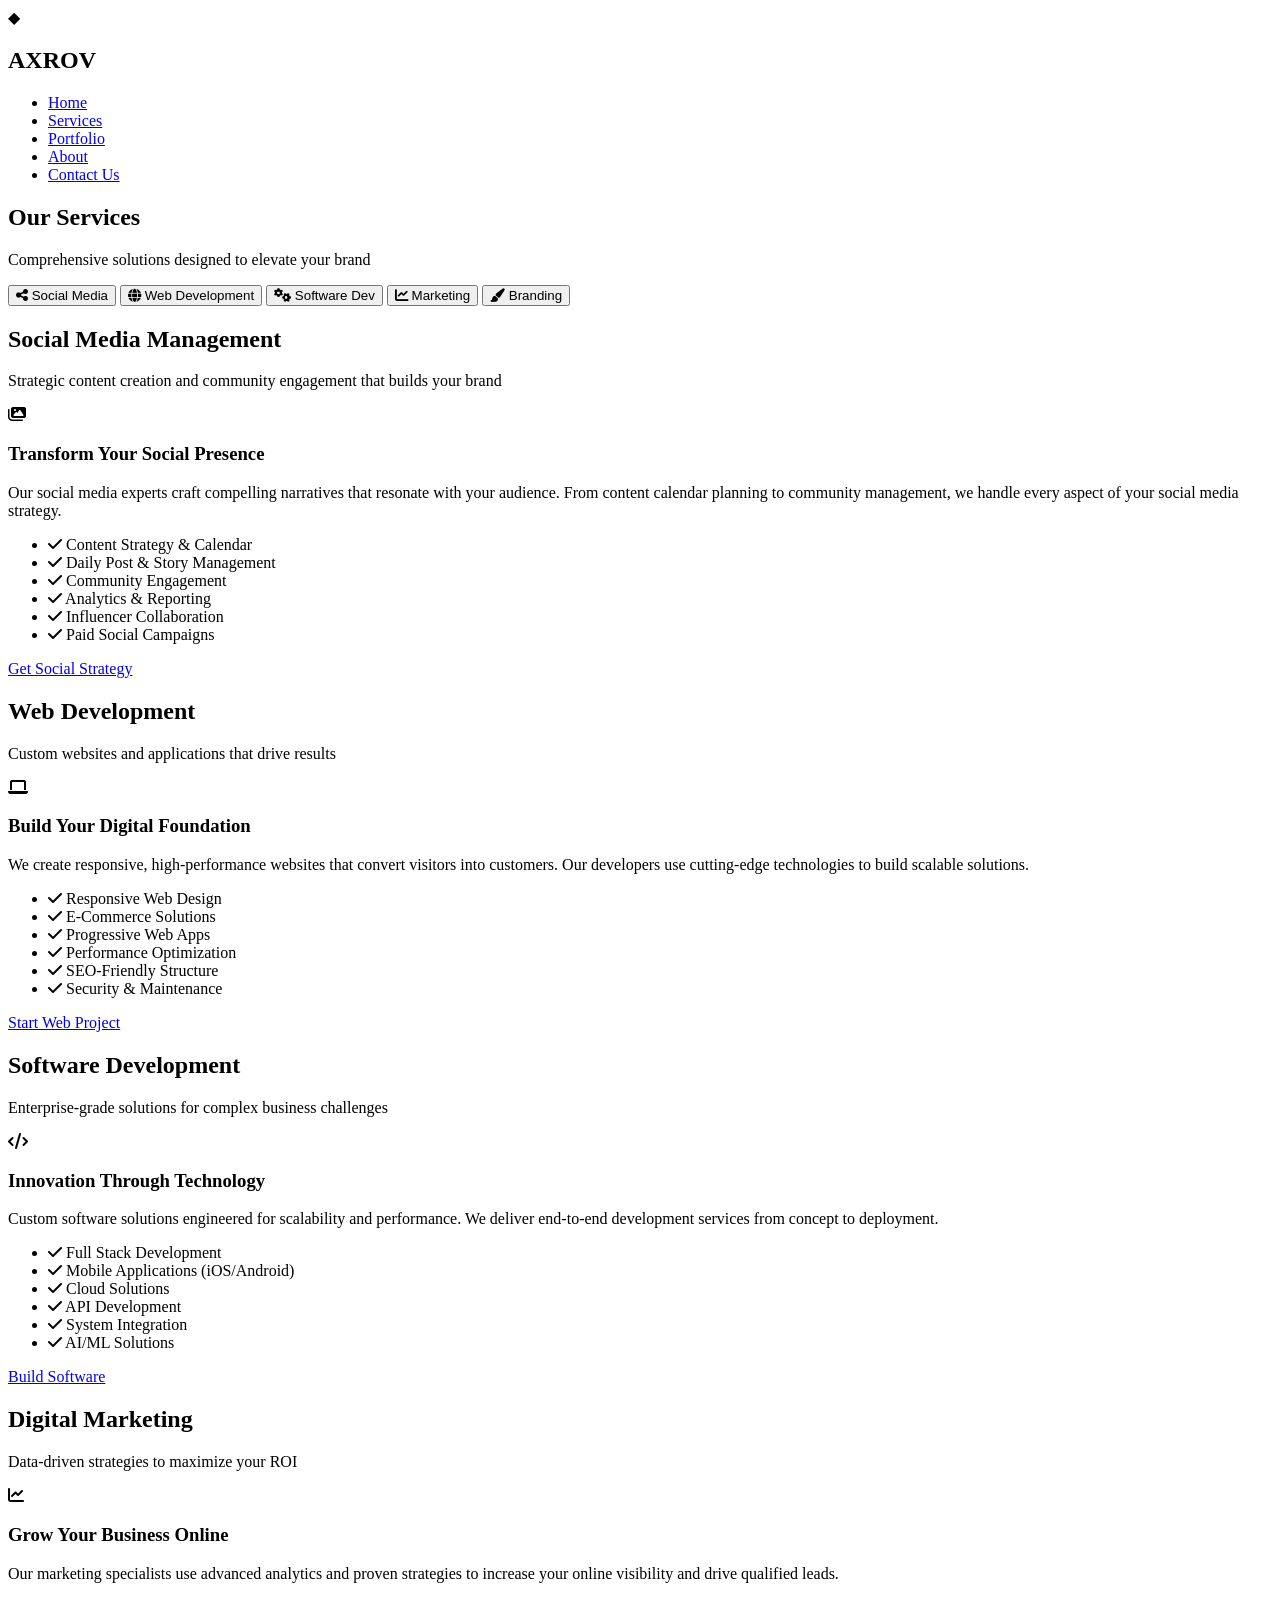
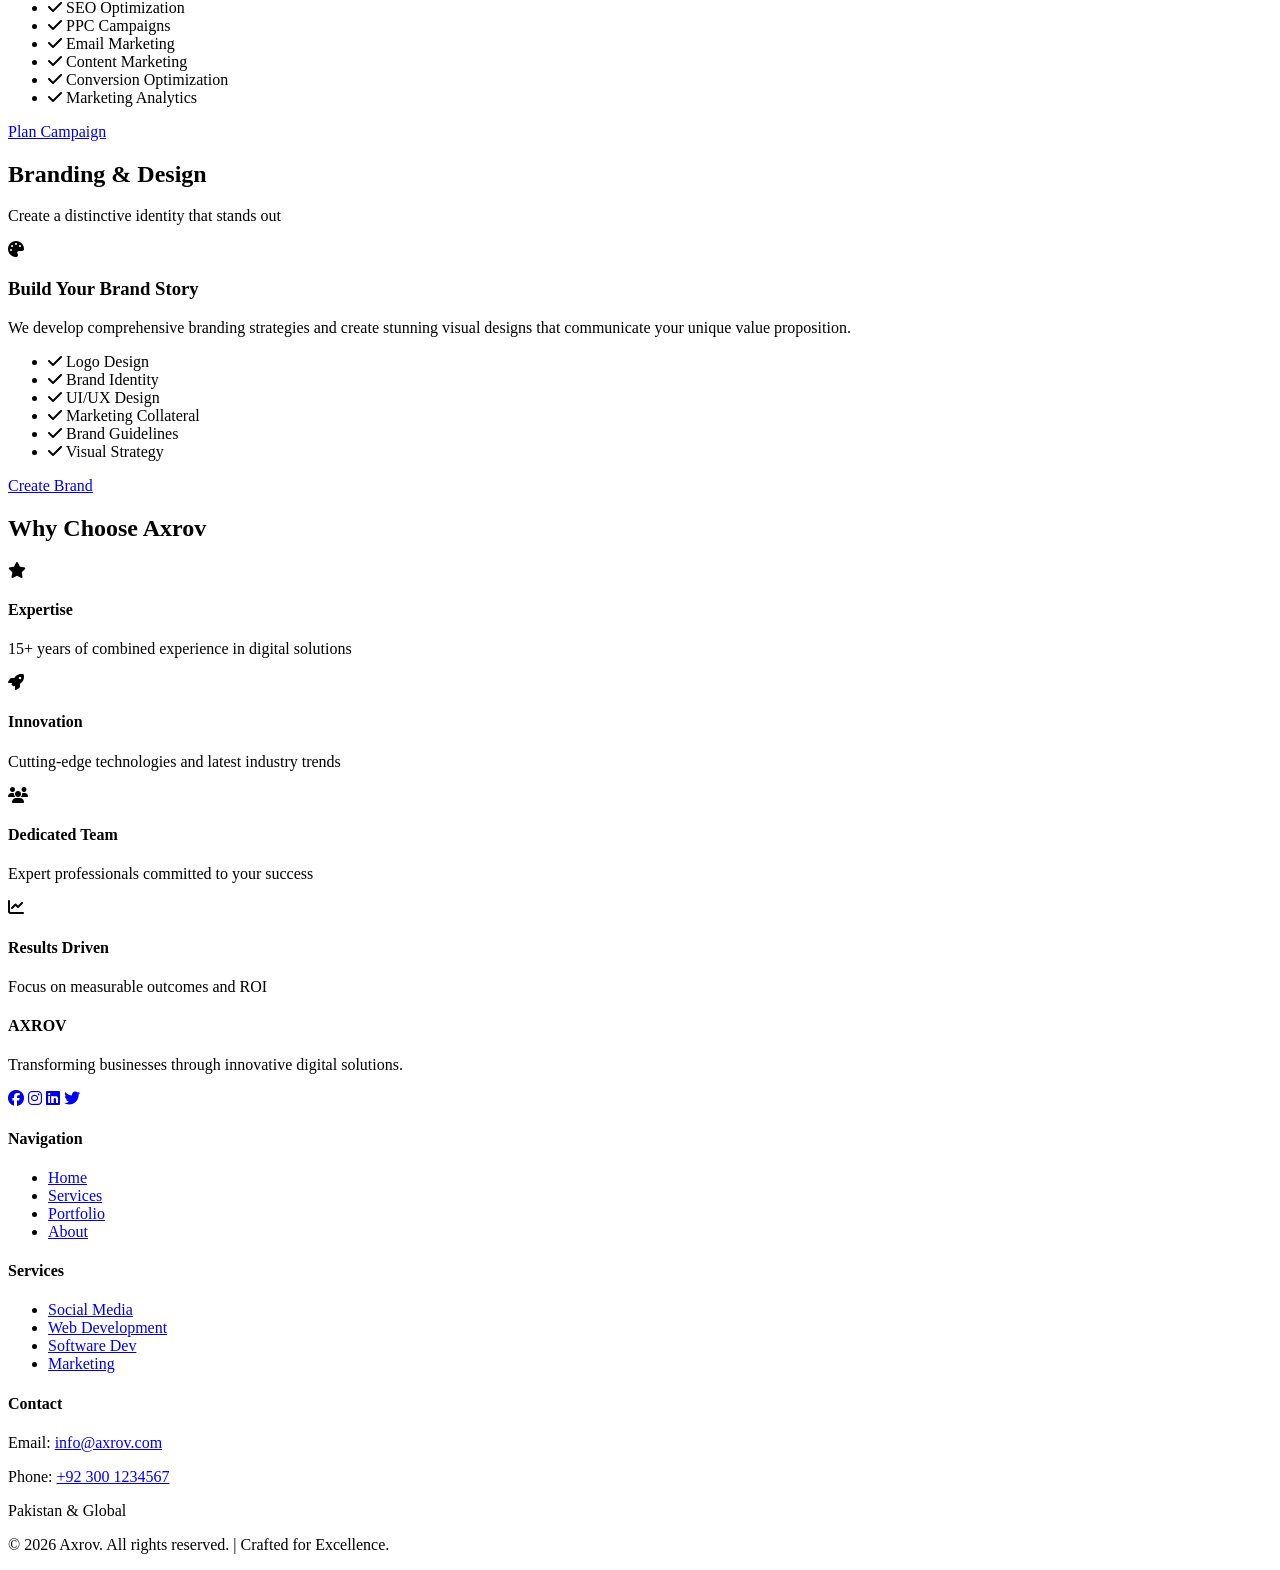
==== services.html @ 905a5f2a "World-class multi-page professional website - Complete redesign" ====
<!DOCTYPE html>
<html lang="en">
<head>
    <meta charset="UTF-8">
    <meta name="viewport" content="width=device-width, initial-scale=1.0">
    <meta name="description" content="Axrov Services - Marketing, Web Development, Software Solutions">
    <title>Services | Axrov</title>
    <link rel="stylesheet" href="css/global.css">
    <link rel="stylesheet" href="css/services.css">
    <link rel="stylesheet" href="https://cdnjs.cloudflare.com/ajax/libs/font-awesome/6.5.0/css/all.min.css">
</head>
<body>
    <!-- Navigation -->
    <nav class="navbar">
        <div class="container">
            <div class="nav-wrapper">
                <div class="logo">
                    <span class="logo-icon">◆</span>
                    <h1>AXROV</h1>
                </div>
                <ul class="nav-menu" id="navMenu">
                    <li><a href="index.html">Home</a></li>
                    <li><a href="services.html" class="active">Services</a></li>
                    <li><a href="portfolio.html">Portfolio</a></li>
                    <li><a href="about.html">About</a></li>
                    <li><a href="contact.html" class="nav-cta">Contact Us</a></li>
                </ul>
                <div class="hamburger" id="hamburger">
                    <span></span>
                    <span></span>
                    <span></span>
                </div>
            </div>
        </div>
    </nav>

    <!-- Page Header -->
    <section class="page-header">
        <div class="container">
            <h1>Our Services</h1>
            <p>Comprehensive solutions designed to elevate your brand</p>
        </div>
    </section>

    <!-- Services Tabs -->
    <section class="services-container">
        <div class="container">
            <!-- Service Navigation -->
            <div class="service-nav">
                <button class="service-tab active" data-tab="social">
                    <i class="fas fa-share-alt"></i>
                    Social Media
                </button>
                <button class="service-tab" data-tab="web">
                    <i class="fas fa-globe"></i>
                    Web Development
                </button>
                <button class="service-tab" data-tab="software">
                    <i class="fas fa-cogs"></i>
                    Software Dev
                </button>
                <button class="service-tab" data-tab="marketing">
                    <i class="fas fa-chart-line"></i>
                    Marketing
                </button>
                <button class="service-tab" data-tab="branding">
                    <i class="fas fa-paint-brush"></i>
                    Branding
                </button>
            </div>

            <!-- Social Media Service -->
            <div class="service-content active" id="social">
                <div class="service-header">
                    <h2>Social Media Management</h2>
                    <p>Strategic content creation and community engagement that builds your brand</p>
                </div>
                <div class="service-detail">
                    <div class="detail-image">
                        <div class="placeholder-image"><i class="fas fa-images"></i></div>
                    </div>
                    <div class="detail-text">
                        <h3>Transform Your Social Presence</h3>
                        <p>Our social media experts craft compelling narratives that resonate with your audience. From content calendar planning to community management, we handle every aspect of your social media strategy.</p>
                        <ul class="feature-list">
                            <li><i class="fas fa-check"></i> Content Strategy & Calendar</li>
                            <li><i class="fas fa-check"></i> Daily Post & Story Management</li>
                            <li><i class="fas fa-check"></i> Community Engagement</li>
                            <li><i class="fas fa-check"></i> Analytics & Reporting</li>
                            <li><i class="fas fa-check"></i> Influencer Collaboration</li>
                            <li><i class="fas fa-check"></i> Paid Social Campaigns</li>
                        </ul>
                        <a href="contact.html" class="btn btn-primary">Get Social Strategy</a>
                    </div>
                </div>
            </div>

            <!-- Web Development Service -->
            <div class="service-content" id="web">
                <div class="service-header">
                    <h2>Web Development</h2>
                    <p>Custom websites and applications that drive results</p>
                </div>
                <div class="service-detail">
                    <div class="detail-image">
                        <div class="placeholder-image"><i class="fas fa-laptop"></i></div>
                    </div>
                    <div class="detail-text">
                        <h3>Build Your Digital Foundation</h3>
                        <p>We create responsive, high-performance websites that convert visitors into customers. Our developers use cutting-edge technologies to build scalable solutions.</p>
                        <ul class="feature-list">
                            <li><i class="fas fa-check"></i> Responsive Web Design</li>
                            <li><i class="fas fa-check"></i> E-Commerce Solutions</li>
                            <li><i class="fas fa-check"></i> Progressive Web Apps</li>
                            <li><i class="fas fa-check"></i> Performance Optimization</li>
                            <li><i class="fas fa-check"></i> SEO-Friendly Structure</li>
                            <li><i class="fas fa-check"></i> Security & Maintenance</li>
                        </ul>
                        <a href="contact.html" class="btn btn-primary">Start Web Project</a>
                    </div>
                </div>
            </div>

            <!-- Software Development Service -->
            <div class="service-content" id="software">
                <div class="service-header">
                    <h2>Software Development</h2>
                    <p>Enterprise-grade solutions for complex business challenges</p>
                </div>
                <div class="service-detail">
                    <div class="detail-image">
                        <div class="placeholder-image"><i class="fas fa-code"></i></div>
                    </div>
                    <div class="detail-text">
                        <h3>Innovation Through Technology</h3>
                        <p>Custom software solutions engineered for scalability and performance. We deliver end-to-end development services from concept to deployment.</p>
                        <ul class="feature-list">
                            <li><i class="fas fa-check"></i> Full Stack Development</li>
                            <li><i class="fas fa-check"></i> Mobile Applications (iOS/Android)</li>
                            <li><i class="fas fa-check"></i> Cloud Solutions</li>
                            <li><i class="fas fa-check"></i> API Development</li>
                            <li><i class="fas fa-check"></i> System Integration</li>
                            <li><i class="fas fa-check"></i> AI/ML Solutions</li>
                        </ul>
                        <a href="contact.html" class="btn btn-primary">Build Software</a>
                    </div>
                </div>
            </div>

            <!-- Digital Marketing Service -->
            <div class="service-content" id="marketing">
                <div class="service-header">
                    <h2>Digital Marketing</h2>
                    <p>Data-driven strategies to maximize your ROI</p>
                </div>
                <div class="service-detail">
                    <div class="detail-image">
                        <div class="placeholder-image"><i class="fas fa-chart-line"></i></div>
                    </div>
                    <div class="detail-text">
                        <h3>Grow Your Business Online</h3>
                        <p>Our marketing specialists use advanced analytics and proven strategies to increase your online visibility and drive qualified leads.</p>
                        <ul class="feature-list">
                            <li><i class="fas fa-check"></i> SEO Optimization</li>
                            <li><i class="fas fa-check"></i> PPC Campaigns</li>
                            <li><i class="fas fa-check"></i> Email Marketing</li>
                            <li><i class="fas fa-check"></i> Content Marketing</li>
                            <li><i class="fas fa-check"></i> Conversion Optimization</li>
                            <li><i class="fas fa-check"></i> Marketing Analytics</li>
                        </ul>
                        <a href="contact.html" class="btn btn-primary">Plan Campaign</a>
                    </div>
                </div>
            </div>

            <!-- Branding Service -->
            <div class="service-content" id="branding">
                <div class="service-header">
                    <h2>Branding & Design</h2>
                    <p>Create a distinctive identity that stands out</p>
                </div>
                <div class="service-detail">
                    <div class="detail-image">
                        <div class="placeholder-image"><i class="fas fa-palette"></i></div>
                    </div>
                    <div class="detail-text">
                        <h3>Build Your Brand Story</h3>
                        <p>We develop comprehensive branding strategies and create stunning visual designs that communicate your unique value proposition.</p>
                        <ul class="feature-list">
                            <li><i class="fas fa-check"></i> Logo Design</li>
                            <li><i class="fas fa-check"></i> Brand Identity</li>
                            <li><i class="fas fa-check"></i> UI/UX Design</li>
                            <li><i class="fas fa-check"></i> Marketing Collateral</li>
                            <li><i class="fas fa-check"></i> Brand Guidelines</li>
                            <li><i class="fas fa-check"></i> Visual Strategy</li>
                        </ul>
                        <a href="contact.html" class="btn btn-primary">Create Brand</a>
                    </div>
                </div>
            </div>
        </div>
    </section>

    <!-- Why Choose Us -->
    <section class="why-choose-us">
        <div class="container">
            <h2>Why Choose Axrov</h2>
            <div class="reasons-grid">
                <div class="reason-card">
                    <i class="fas fa-star"></i>
                    <h4>Expertise</h4>
                    <p>15+ years of combined experience in digital solutions</p>
                </div>
                <div class="reason-card">
                    <i class="fas fa-rocket"></i>
                    <h4>Innovation</h4>
                    <p>Cutting-edge technologies and latest industry trends</p>
                </div>
                <div class="reason-card">
                    <i class="fas fa-users"></i>
                    <h4>Dedicated Team</h4>
                    <p>Expert professionals committed to your success</p>
                </div>
                <div class="reason-card">
                    <i class="fas fa-chart-line"></i>
                    <h4>Results Driven</h4>
                    <p>Focus on measurable outcomes and ROI</p>
                </div>
            </div>
        </div>
    </section>

    <!-- Footer -->
    <footer class="footer">
        <div class="container">
            <div class="footer-content">
                <div class="footer-section">
                    <h4>AXROV</h4>
                    <p>Transforming businesses through innovative digital solutions.</p>
                    <div class="social-links">
                        <a href="#"><i class="fab fa-facebook"></i></a>
                        <a href="#"><i class="fab fa-instagram"></i></a>
                        <a href="#"><i class="fab fa-linkedin"></i></a>
                        <a href="#"><i class="fab fa-twitter"></i></a>
                    </div>
                </div>
                <div class="footer-section">
                    <h4>Navigation</h4>
                    <ul>
                        <li><a href="index.html">Home</a></li>
                        <li><a href="services.html">Services</a></li>
                        <li><a href="portfolio.html">Portfolio</a></li>
                        <li><a href="about.html">About</a></li>
                    </ul>
                </div>
                <div class="footer-section">
                    <h4>Services</h4>
                    <ul>
                        <li><a href="#social">Social Media</a></li>
                        <li><a href="#web">Web Development</a></li>
                        <li><a href="#software">Software Dev</a></li>
                        <li><a href="#marketing">Marketing</a></li>
                    </ul>
                </div>
                <div class="footer-section">
                    <h4>Contact</h4>
                    <p>Email: <a href="mailto:info@axrov.com">info@axrov.com</a></p>
                    <p>Phone: <a href="tel:+923001234567">+92 300 1234567</a></p>
                    <p>Pakistan & Global</p>
                </div>
            </div>
            <div class="footer-bottom">
                <p>&copy; 2026 Axrov. All rights reserved. | Crafted for Excellence.</p>
            </div>
        </div>
    </footer>

    <script src="js/global.js"></script>
    <script src="js/services.js"></script>
</body>
</html>
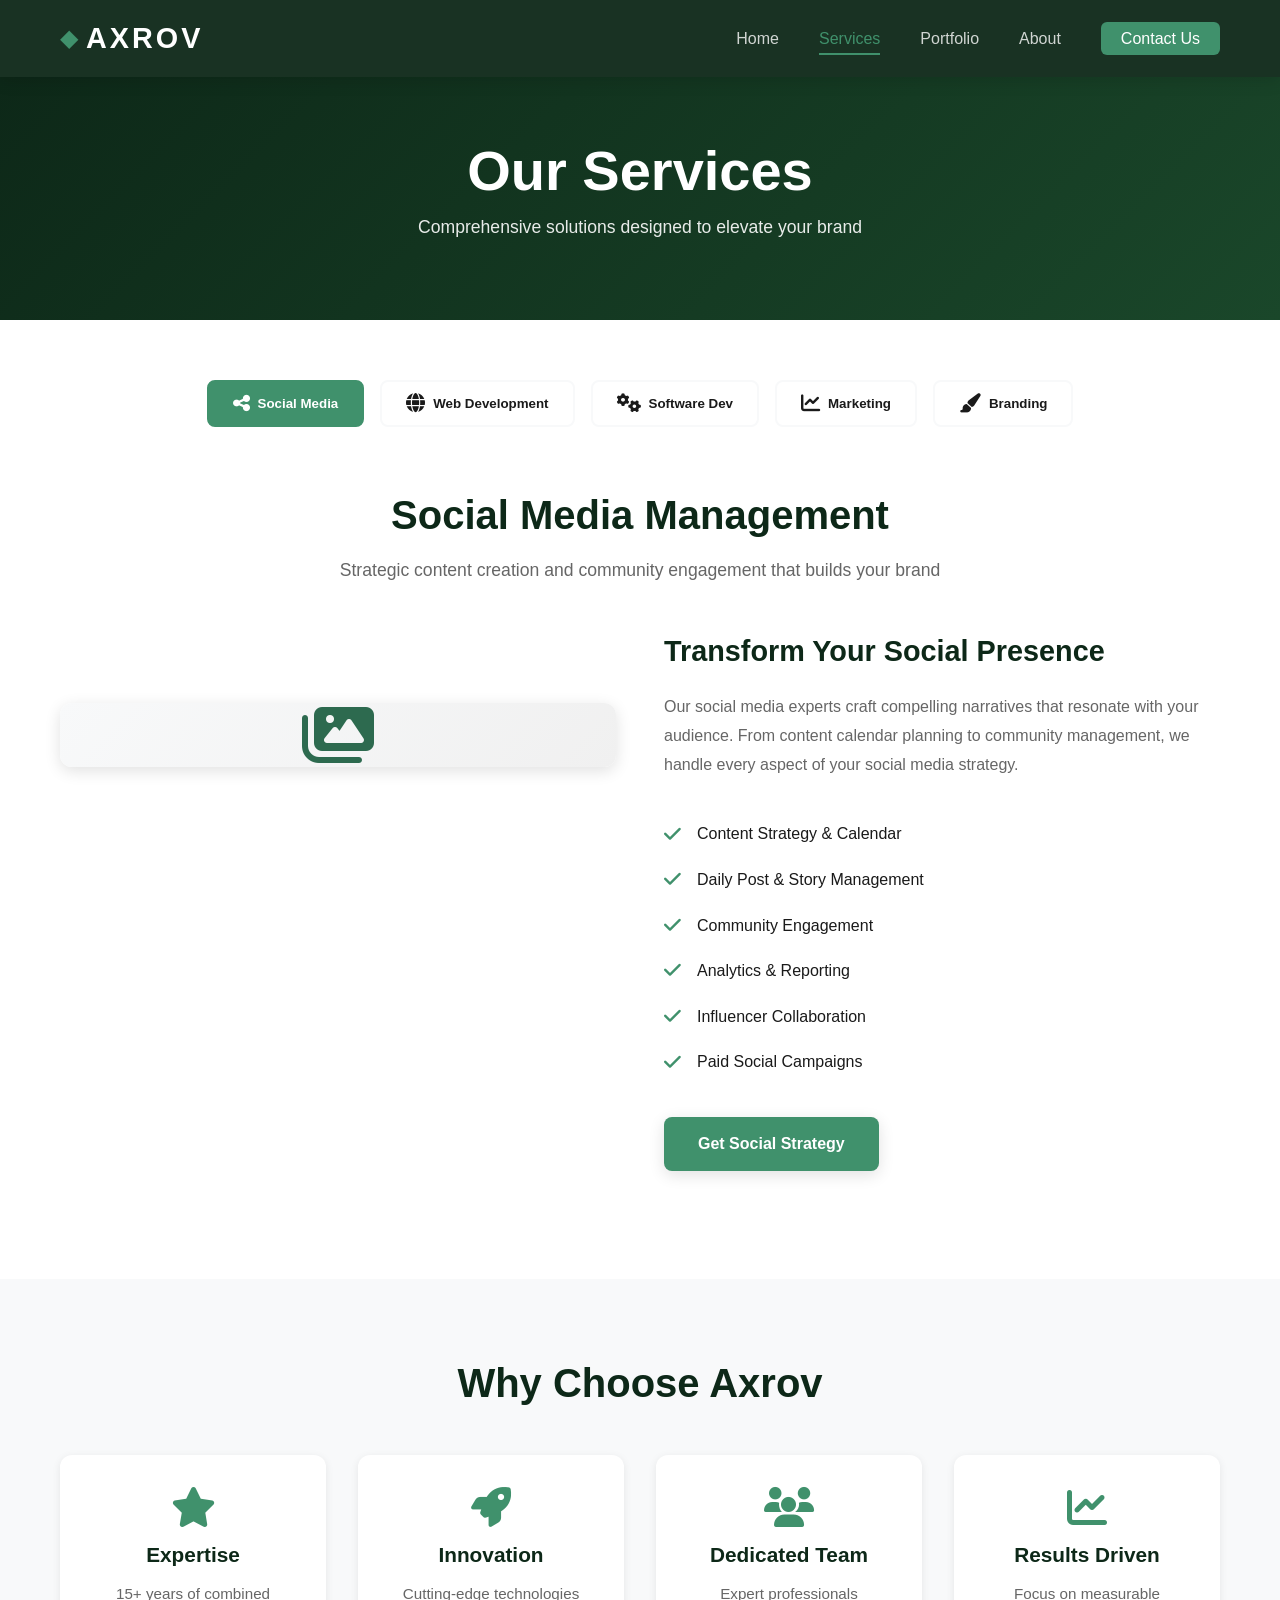
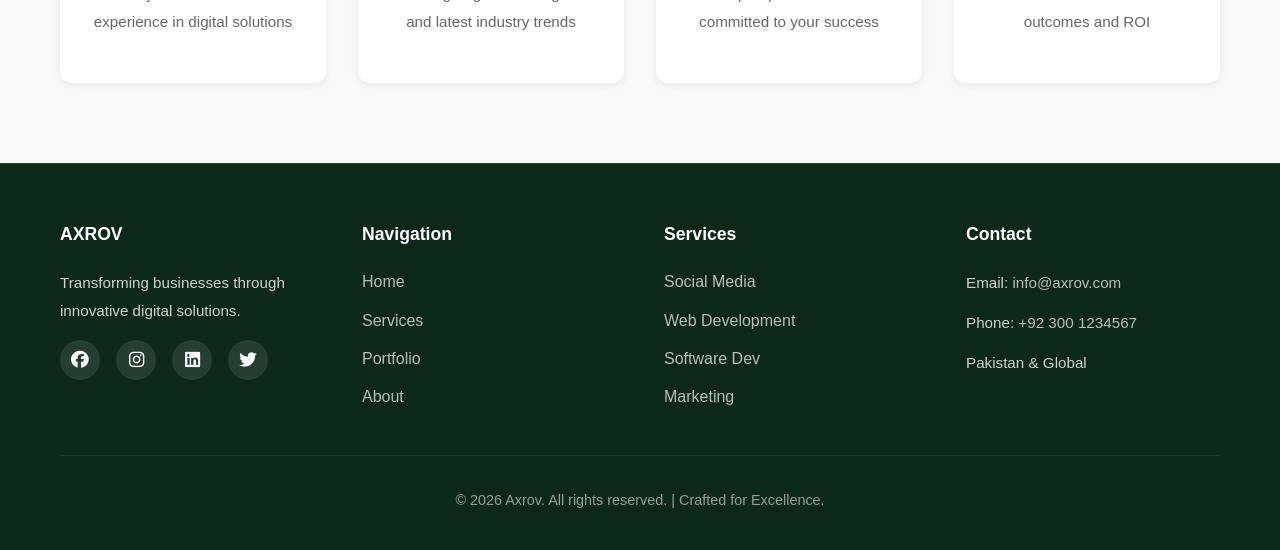
==== commit d2ba18af: "Fix file path locations - Use ./ relative paths for all CSS, JS, and HTML links" ====
--- a/services.html
+++ b/services.html
@@ -5,8 +5,8 @@
     <meta name="viewport" content="width=device-width, initial-scale=1.0">
     <meta name="description" content="Axrov Services - Marketing, Web Development, Software Solutions">
     <title>Services | Axrov</title>
-    <link rel="stylesheet" href="css/global.css">
-    <link rel="stylesheet" href="css/services.css">
+    <link rel="stylesheet" href="./css/global.css">
+    <link rel="stylesheet" href="./css/services.css">
     <link rel="stylesheet" href="https://cdnjs.cloudflare.com/ajax/libs/font-awesome/6.5.0/css/all.min.css">
 </head>
 <body>
@@ -19,17 +19,17 @@
                     <h1>AXROV</h1>
                 </div>
                 <ul class="nav-menu" id="navMenu">
-                    <li><a href="index.html">Home</a></li>
-                    <li><a href="services.html" class="active">Services</a></li>
-                    <li><a href="portfolio.html">Portfolio</a></li>
-                    <li><a href="about.html">About</a></li>
-                    <li><a href="contact.html" class="nav-cta">Contact Us</a></li>
+                    <li><a href="./index.html">Home</a></li>
+                    <li><a href="./services.html" class="active">Services</a></li>
+                    <li><a href="./portfolio.html">Portfolio</a></li>
+                    <li><a href="./about.html">About</a></li>
+                    <li><a href="./contact.html" class="nav-cta">Contact Us</a></li>
                 </ul>
-                <div class="hamburger" id="hamburger">
+                <button class="hamburger" id="hamburger">
                     <span></span>
                     <span></span>
                     <span></span>
-                </div>
+                </button>
             </div>
         </div>
     </nav>
@@ -90,7 +90,7 @@
                             <li><i class="fas fa-check"></i> Influencer Collaboration</li>
                             <li><i class="fas fa-check"></i> Paid Social Campaigns</li>
                         </ul>
-                        <a href="contact.html" class="btn btn-primary">Get Social Strategy</a>
+                        <a href="./contact.html" class="btn btn-primary">Get Social Strategy</a>
                     </div>
                 </div>
             </div>
@@ -116,7 +116,7 @@
                             <li><i class="fas fa-check"></i> SEO-Friendly Structure</li>
                             <li><i class="fas fa-check"></i> Security & Maintenance</li>
                         </ul>
-                        <a href="contact.html" class="btn btn-primary">Start Web Project</a>
+                        <a href="./contact.html" class="btn btn-primary">Start Web Project</a>
                     </div>
                 </div>
             </div>
@@ -142,7 +142,7 @@
                             <li><i class="fas fa-check"></i> System Integration</li>
                             <li><i class="fas fa-check"></i> AI/ML Solutions</li>
                         </ul>
-                        <a href="contact.html" class="btn btn-primary">Build Software</a>
+                        <a href="./contact.html" class="btn btn-primary">Build Software</a>
                     </div>
                 </div>
             </div>
@@ -168,7 +168,7 @@
                             <li><i class="fas fa-check"></i> Conversion Optimization</li>
                             <li><i class="fas fa-check"></i> Marketing Analytics</li>
                         </ul>
-                        <a href="contact.html" class="btn btn-primary">Plan Campaign</a>
+                        <a href="./contact.html" class="btn btn-primary">Plan Campaign</a>
                     </div>
                 </div>
             </div>
@@ -194,7 +194,7 @@
                             <li><i class="fas fa-check"></i> Brand Guidelines</li>
                             <li><i class="fas fa-check"></i> Visual Strategy</li>
                         </ul>
-                        <a href="contact.html" class="btn btn-primary">Create Brand</a>
+                        <a href="./contact.html" class="btn btn-primary">Create Brand</a>
                     </div>
                 </div>
             </div>
@@ -247,10 +247,10 @@
                 <div class="footer-section">
                     <h4>Navigation</h4>
                     <ul>
-                        <li><a href="index.html">Home</a></li>
-                        <li><a href="services.html">Services</a></li>
-                        <li><a href="portfolio.html">Portfolio</a></li>
-                        <li><a href="about.html">About</a></li>
+                        <li><a href="./index.html">Home</a></li>
+                        <li><a href="./services.html">Services</a></li>
+                        <li><a href="./portfolio.html">Portfolio</a></li>
+                        <li><a href="./about.html">About</a></li>
                     </ul>
                 </div>
                 <div class="footer-section">
@@ -275,7 +275,7 @@
         </div>
     </footer>
 
-    <script src="js/global.js"></script>
-    <script src="js/services.js"></script>
+    <script src="./js/global.js"></script>
+    <script src="./js/services.js"></script>
 </body>
 </html>
--- a/css/global.css
+++ b/css/global.css
@@ -0,0 +1,499 @@
+:root {
+    --primary-dark-green: #0d2818;
+    --primary-green: #1a472a;
+    --accent-green: #2d6a4f;
+    --light-green: #40916c;
+    --light-grey: #f8f9fa;
+    --white: #ffffff;
+    --dark-text: #1a1a1a;
+    --grey-text: #666666;
+    --border-color: #e0e0e0;
+    --shadow-sm: 0 2px 8px rgba(0, 0, 0, 0.08);
+    --shadow-md: 0 4px 16px rgba(0, 0, 0, 0.12);
+    --shadow-lg: 0 12px 32px rgba(0, 0, 0, 0.15);
+    --transition: all 0.3s cubic-bezier(0.4, 0, 0.2, 1);
+    --transition-fast: all 0.2s ease;
+}
+
+* {
+    margin: 0;
+    padding: 0;
+    box-sizing: border-box;
+}
+
+html {
+    scroll-behavior: smooth;
+}
+
+body {
+    font-family: 'Segoe UI', Tahoma, Geneva, Verdana, sans-serif;
+    line-height: 1.6;
+    color: var(--dark-text);
+    background-color: var(--white);
+    overflow-x: hidden;
+}
+
+.container {
+    max-width: 1200px;
+    margin: 0 auto;
+    padding: 0 20px;
+}
+
+/* Typography */
+h1, h2, h3, h4, h5, h6 {
+    font-weight: 700;
+    line-height: 1.2;
+    margin-bottom: 1rem;
+}
+
+h1 {
+    font-size: 3.5rem;
+}
+
+h2 {
+    font-size: 2.5rem;
+}
+
+h3 {
+    font-size: 1.8rem;
+}
+
+h4 {
+    font-size: 1.3rem;
+}
+
+p {
+    margin-bottom: 1rem;
+    line-height: 1.8;
+}
+
+a {
+    color: var(--accent-green);
+    text-decoration: none;
+    transition: var(--transition-fast);
+}
+
+a:hover {
+    color: var(--light-green);
+}
+
+/* Buttons */
+.btn {
+    display: inline-block;
+    padding: 12px 32px;
+    border: 2px solid transparent;
+    border-radius: 8px;
+    font-size: 1rem;
+    font-weight: 600;
+    cursor: pointer;
+    transition: var(--transition);
+    text-align: center;
+    text-decoration: none;
+}
+
+.btn-primary {
+    background-color: var(--light-green);
+    color: var(--white);
+    box-shadow: var(--shadow-md);
+}
+
+.btn-primary:hover {
+    background-color: var(--accent-green);
+    transform: translateY(-2px);
+    box-shadow: var(--shadow-lg);
+}
+
+.btn-outline {
+    background-color: transparent;
+    color: var(--light-green);
+    border-color: var(--light-green);
+}
+
+.btn-outline:hover {
+    background-color: var(--light-green);
+    color: var(--white);
+}
+
+.btn-large {
+    padding: 16px 48px;
+    font-size: 1.1rem;
+}
+
+/* Navigation */
+.navbar {
+    background-color: var(--primary-dark-green);
+    padding: 1.2rem 0;
+    position: sticky;
+    top: 0;
+    z-index: 1000;
+    box-shadow: var(--shadow-md);
+    backdrop-filter: blur(10px);
+    background-color: rgba(13, 40, 24, 0.95);
+}
+
+.nav-wrapper {
+    display: flex;
+    justify-content: space-between;
+    align-items: center;
+}
+
+.logo {
+    display: flex;
+    align-items: center;
+    gap: 0.5rem;
+}
+
+.logo-icon {
+    font-size: 1.5rem;
+    color: var(--light-green);
+}
+
+.logo h1 {
+    color: var(--white);
+    font-size: 1.8rem;
+    font-weight: 800;
+    letter-spacing: 3px;
+    margin: 0;
+}
+
+.nav-menu {
+    display: flex;
+    list-style: none;
+    gap: 2.5rem;
+}
+
+.nav-menu a {
+    color: rgba(255, 255, 255, 0.8);
+    font-weight: 500;
+    position: relative;
+    transition: var(--transition-fast);
+}
+
+.nav-menu a:hover,
+.nav-menu a.active {
+    color: var(--light-green);
+}
+
+.nav-menu a::after {
+    content: '';
+    position: absolute;
+    bottom: -8px;
+    left: 0;
+    width: 0;
+    height: 2px;
+    background-color: var(--light-green);
+    transition: var(--transition-fast);
+}
+
+.nav-menu a:hover::after,
+.nav-menu a.active::after {
+    width: 100%;
+}
+
+.nav-cta {
+    background-color: var(--light-green);
+    color: var(--white) !important;
+    padding: 8px 20px !important;
+    border-radius: 6px;
+    font-weight: 600;
+}
+
+.nav-cta:hover {
+    background-color: var(--accent-green);
+    color: var(--white) !important;
+}
+
+.nav-cta::after {
+    display: none;
+}
+
+.hamburger {
+    display: none;
+    flex-direction: column;
+    cursor: pointer;
+    gap: 6px;
+}
+
+.hamburger span {
+    width: 25px;
+    height: 3px;
+    background-color: var(--white);
+    transition: var(--transition-fast);
+    border-radius: 2px;
+}
+
+.hamburger.active span:nth-child(1) {
+    transform: rotate(45deg) translate(10px, 10px);
+}
+
+.hamburger.active span:nth-child(2) {
+    opacity: 0;
+}
+
+.hamburger.active span:nth-child(3) {
+    transform: rotate(-45deg) translate(8px, -8px);
+}
+
+/* Page Header */
+.page-header {
+    background: linear-gradient(135deg, var(--primary-dark-green) 0%, var(--primary-green) 100%);
+    color: var(--white);
+    padding: 60px 20px;
+    text-align: center;
+}
+
+.page-header h1 {
+    color: var(--white);
+    margin-bottom: 0.5rem;
+}
+
+.page-header p {
+    font-size: 1.1rem;
+    opacity: 0.9;
+}
+
+/* Section Header */
+.section-header {
+    text-align: center;
+    margin-bottom: 3rem;
+}
+
+.section-header h2 {
+    color: var(--primary-dark-green);
+    margin-bottom: 0.5rem;
+}
+
+.section-header p {
+    color: var(--grey-text);
+    font-size: 1.1rem;
+}
+
+/* Gradient Text */
+.gradient-text {
+    background: linear-gradient(135deg, var(--light-green), var(--accent-green));
+    -webkit-background-clip: text;
+    -webkit-text-fill-color: transparent;
+    background-clip: text;
+}
+
+/* CTA Section */
+.cta-section {
+    background: linear-gradient(135deg, var(--primary-dark-green) 0%, var(--primary-green) 100%);
+    color: var(--white);
+    padding: 80px 20px;
+    text-align: center;
+    margin: 60px 0;
+}
+
+.cta-section h2 {
+    color: var(--white);
+    margin-bottom: 1rem;
+}
+
+.cta-section p {
+    font-size: 1.1rem;
+    margin-bottom: 2rem;
+    opacity: 0.9;
+}
+
+/* Footer */
+.footer {
+    background-color: var(--primary-dark-green);
+    color: rgba(255, 255, 255, 0.8);
+    padding: 60px 20px 20px;
+    border-top: 1px solid rgba(64, 145, 108, 0.3);
+}
+
+.footer-content {
+    display: grid;
+    grid-template-columns: repeat(auto-fit, minmax(250px, 1fr));
+    gap: 3rem;
+    margin-bottom: 2rem;
+}
+
+.footer-section h4 {
+    color: var(--white);
+    margin-bottom: 1.5rem;
+    font-size: 1.1rem;
+}
+
+.footer-section p {
+    font-size: 0.95rem;
+    margin-bottom: 0.8rem;
+}
+
+.footer-section a {
+    color: rgba(255, 255, 255, 0.7);
+}
+
+.footer-section a:hover {
+    color: var(--light-green);
+}
+
+.footer-section ul {
+    list-style: none;
+}
+
+.footer-section ul li {
+    margin-bottom: 0.8rem;
+}
+
+.social-links {
+    display: flex;
+    gap: 1rem;
+    margin-top: 1rem;
+}
+
+.social-links a {
+    display: inline-flex;
+    align-items: center;
+    justify-content: center;
+    width: 40px;
+    height: 40px;
+    background-color: rgba(255, 255, 255, 0.1);
+    border-radius: 50%;
+    color: var(--white);
+    font-size: 1.1rem;
+    transition: var(--transition-fast);
+}
+
+.social-links a:hover {
+    background-color: var(--light-green);
+    color: var(--white);
+    transform: translateY(-3px);
+}
+
+.footer-bottom {
+    text-align: center;
+    padding-top: 2rem;
+    border-top: 1px solid rgba(255, 255, 255, 0.1);
+    font-size: 0.9rem;
+    opacity: 0.7;
+}
+
+/* Responsive Design */
+@media (max-width: 768px) {
+    .hamburger {
+        display: flex;
+    }
+
+    .nav-menu {
+        position: fixed;
+        left: -100%;
+        top: 70px;
+        flex-direction: column;
+        background-color: var(--primary-dark-green);
+        width: 100%;
+        text-align: center;
+        transition: 0.3s;
+        gap: 0;
+    }
+
+    .nav-menu.active {
+        left: 0;
+    }
+
+    .nav-menu li {
+        padding: 1.5rem 0;
+        border-bottom: 1px solid rgba(255, 255, 255, 0.1);
+    }
+
+    h1 {
+        font-size: 2rem;
+    }
+
+    h2 {
+        font-size: 1.8rem;
+    }
+
+    h3 {
+        font-size: 1.3rem;
+    }
+
+    .page-header {
+        padding: 40px 20px;
+    }
+
+    .cta-section {
+        padding: 60px 20px;
+    }
+}
+
+@media (max-width: 480px) {
+    h1 {
+        font-size: 1.5rem;
+    }
+
+    h2 {
+        font-size: 1.3rem;
+    }
+
+    .btn {
+        padding: 10px 20px;
+        font-size: 0.9rem;
+    }
+
+    .btn-large {
+        padding: 12px 32px;
+        font-size: 1rem;
+    }
+}
+
+/* Animations */
+@keyframes fadeInUp {
+    from {
+        opacity: 0;
+        transform: translateY(30px);
+    }
+    to {
+        opacity: 1;
+        transform: translateY(0);
+    }
+}
+
+@keyframes slideInDown {
+    from {
+        opacity: 0;
+        transform: translateY(-30px);
+    }
+    to {
+        opacity: 1;
+        transform: translateY(0);
+    }
+}
+
+@keyframes float {
+    0%, 100% {
+        transform: translateY(0px);
+    }
+    50% {
+        transform: translateY(-10px);
+    }
+}
+
+@keyframes pulse {
+    0%, 100% {
+        opacity: 1;
+    }
+    50% {
+        opacity: 0.5;
+    }
+}
+
+/* Scrollbar Styling */
+::-webkit-scrollbar {
+    width: 10px;
+}
+
+::-webkit-scrollbar-track {
+    background: var(--light-grey);
+}
+
+::-webkit-scrollbar-thumb {
+    background: var(--accent-green);
+    border-radius: 5px;
+}
+
+::-webkit-scrollbar-thumb:hover {
+    background: var(--light-green);
+}
--- a/css/services.css
+++ b/css/services.css
@@ -0,0 +1,188 @@
+/* Services Container */
+.services-container {
+    padding: 60px 20px;
+}
+
+.service-nav {
+    display: flex;
+    gap: 1rem;
+    margin-bottom: 4rem;
+    flex-wrap: wrap;
+    justify-content: center;
+}
+
+.service-tab {
+    display: flex;
+    align-items: center;
+    gap: 0.5rem;
+    padding: 12px 24px;
+    border: 2px solid var(--light-grey);
+    background: transparent;
+    color: var(--dark-text);
+    border-radius: 8px;
+    cursor: pointer;
+    font-weight: 600;
+    transition: var(--transition-fast);
+}
+
+.service-tab:hover {
+    border-color: var(--light-green);
+    color: var(--light-green);
+}
+
+.service-tab.active {
+    background-color: var(--light-green);
+    color: var(--white);
+    border-color: var(--light-green);
+}
+
+.service-tab i {
+    font-size: 1.2rem;
+}
+
+/* Service Content */
+.service-content {
+    display: none;
+    animation: fadeInUp 0.5s ease;
+}
+
+.service-content.active {
+    display: block;
+}
+
+.service-header {
+    text-align: center;
+    margin-bottom: 3rem;
+}
+
+.service-header h2 {
+    color: var(--primary-dark-green);
+    margin-bottom: 1rem;
+}
+
+.service-header p {
+    color: var(--grey-text);
+    font-size: 1.1rem;
+}
+
+.service-detail {
+    display: grid;
+    grid-template-columns: 1fr 1fr;
+    gap: 3rem;
+    align-items: center;
+    margin-bottom: 3rem;
+}
+
+.detail-image {
+    min-height: 400px;
+}
+
+.placeholder-image {
+    width: 100%;
+    height: 100%;
+    background: linear-gradient(135deg, var(--light-grey) 0%, #f0f0f0 100%);
+    border-radius: 12px;
+    display: flex;
+    align-items: center;
+    justify-content: center;
+    font-size: 4rem;
+    color: var(--accent-green);
+    box-shadow: var(--shadow-md);
+}
+
+.detail-text h3 {
+    color: var(--primary-dark-green);
+    margin-bottom: 1.5rem;
+}
+
+.detail-text p {
+    color: var(--grey-text);
+    margin-bottom: 2rem;
+    line-height: 1.8;
+}
+
+.feature-list {
+    list-style: none;
+    margin-bottom: 2rem;
+}
+
+.feature-list li {
+    padding: 10px 0;
+    color: var(--dark-text);
+    display: flex;
+    align-items: center;
+    gap: 1rem;
+}
+
+.feature-list i {
+    color: var(--light-green);
+    font-size: 1.2rem;
+}
+
+/* Why Choose Us */
+.why-choose-us {
+    padding: 80px 20px;
+    background-color: var(--light-grey);
+}
+
+.why-choose-us h2 {
+    text-align: center;
+    color: var(--primary-dark-green);
+    margin-bottom: 3rem;
+}
+
+.reasons-grid {
+    display: grid;
+    grid-template-columns: repeat(auto-fit, minmax(250px, 1fr));
+    gap: 2rem;
+}
+
+.reason-card {
+    background: var(--white);
+    padding: 2rem;
+    border-radius: 12px;
+    text-align: center;
+    box-shadow: var(--shadow-sm);
+    transition: var(--transition);
+}
+
+.reason-card:hover {
+    transform: translateY(-5px);
+    box-shadow: var(--shadow-md);
+}
+
+.reason-card i {
+    font-size: 2.5rem;
+    color: var(--light-green);
+    margin-bottom: 1rem;
+}
+
+.reason-card h4 {
+    color: var(--primary-dark-green);
+    margin-bottom: 0.8rem;
+}
+
+.reason-card p {
+    color: var(--grey-text);
+    font-size: 0.95rem;
+}
+
+/* Responsive */
+@media (max-width: 768px) {
+    .service-detail {
+        grid-template-columns: 1fr;
+    }
+
+    .detail-image {
+        min-height: 250px;
+    }
+
+    .service-nav {
+        gap: 0.5rem;
+    }
+
+    .service-tab {
+        padding: 10px 16px;
+        font-size: 0.9rem;
+    }
+}
